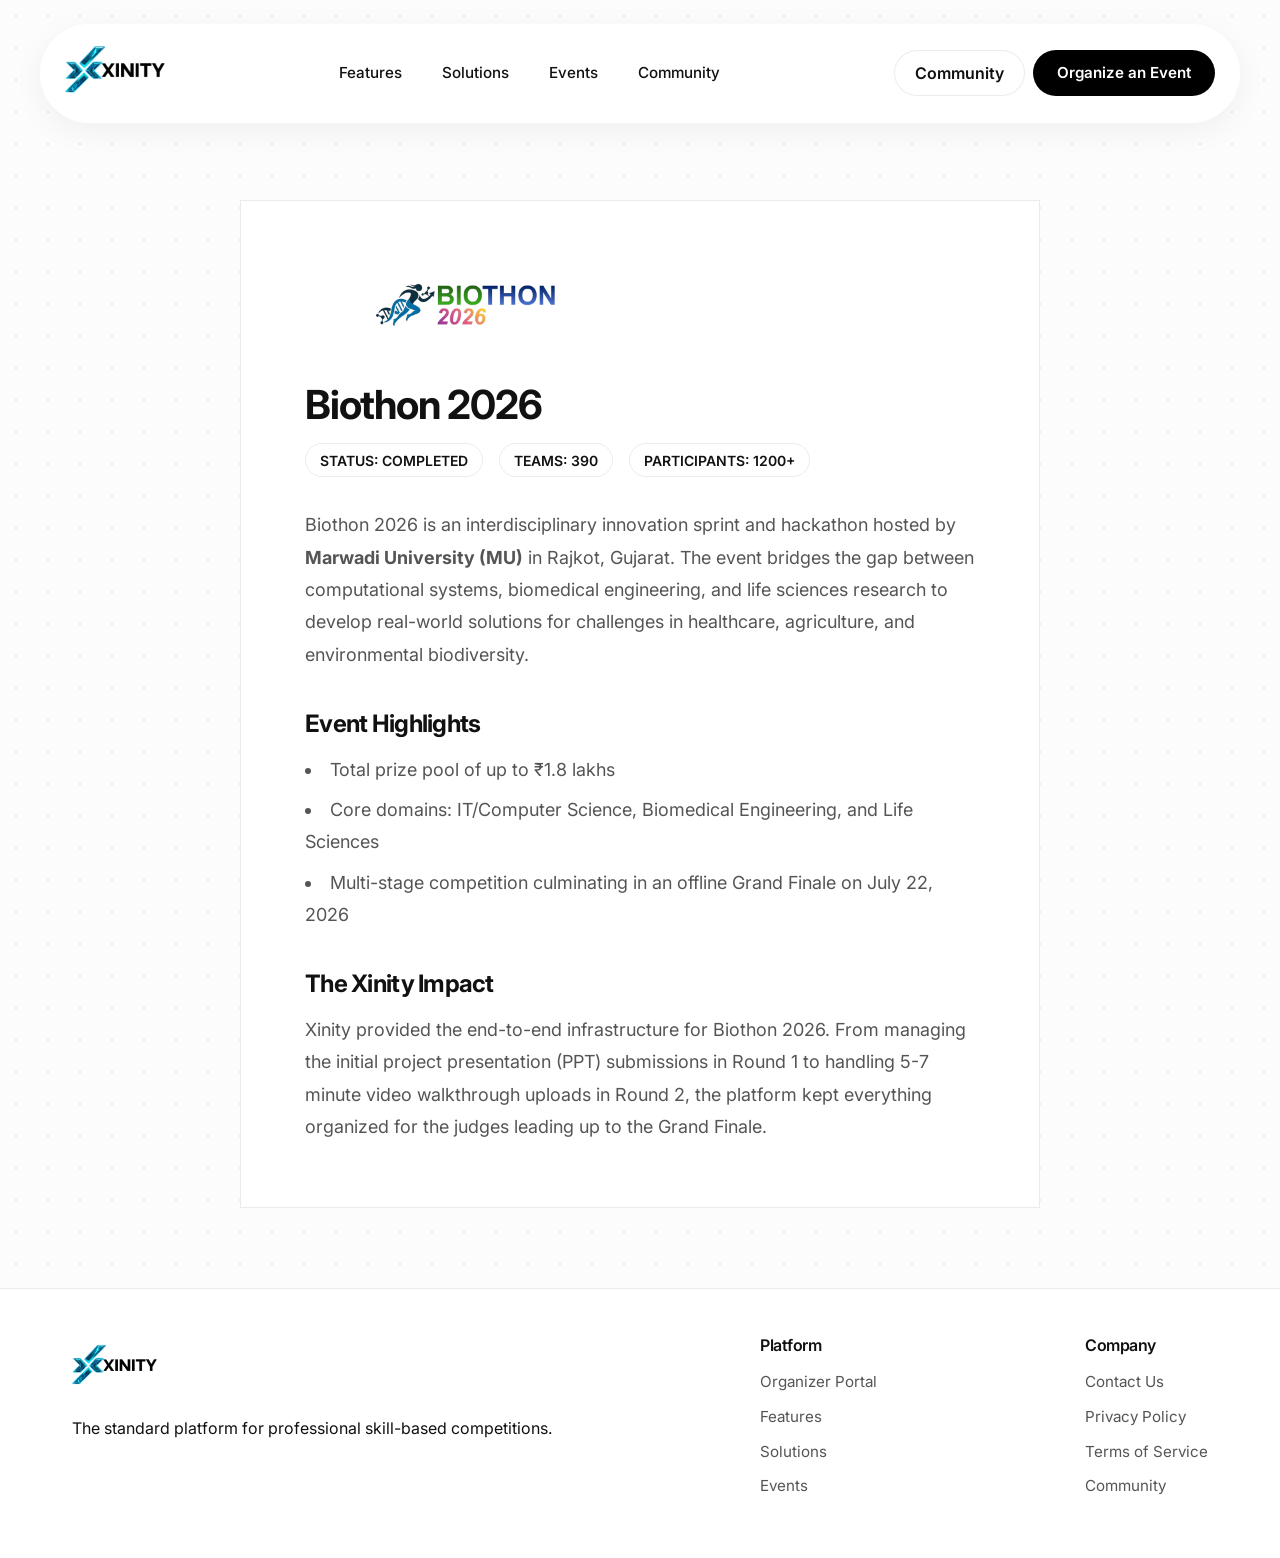
==== biothon.html @ a058f6d3 "Revert dashboard to light mode" ====
<!DOCTYPE html>
<html lang="en">
<head>
    <meta charset="UTF-8">
    <meta name="viewport" content="width=device-width, initial-scale=1.0">
    <title>Biothon 2026 | Xinity Event</title>
    <link rel="preconnect" href="https://fonts.googleapis.com">
    <link rel="preconnect" href="https://fonts.gstatic.com" crossorigin>
    <link href="https://fonts.googleapis.com/css2?family=Inter:wght@400;500;600;700;800&display=swap" rel="stylesheet">
    <link rel="stylesheet" href="style.css?v=1786288784">
    <link rel="preload" as="image" href="assets/xinity-logo-final.png">
</head>
<body>
    <header class="navbar">
        <div class="container nav-container">
            <div class="logo-wrapper">
                <a href="/">
                    <img src="assets/xinity-logo-final.png" alt="Xinity" class="header-logo">
                </a>
            </div>
            <nav class="nav-links">
                <a href="features.html">Features</a>
                <a href="solutions.html">Solutions</a>
                <a href="events.html" class="active">Events</a>
                <a href="community.html">Community</a>
            </nav>
            <div class="nav-actions">
                <a href="https://whatsapp.com/channel/0029VbC7dCILCoX1fbl22q27" class="btn btn-secondary" target="_blank">Community</a>
                <a href="https://event.xinity.in" class="btn btn-primary" target="_blank">Organize an Event</a>
            </div>
        </div>
    </header>

    <main>
        <section class="section hero-section">
            <div class="container">
                <div style="max-width: 800px; margin: 0 auto; background: white; border: 1px solid var(--border-light); border-radius: var(--radius-xl); padding: 4rem; box-shadow: var(--shadow-md);">
                    <img src="assets/biothon-logo.png" alt="Biothon Logo" style="height: 80px; margin-bottom: 2rem;">
                    
                    <h1 style="font-size: 2.5rem; margin-bottom: 1rem;">Biothon 2026</h1>
                    <div style="display: flex; gap: 1rem; margin-bottom: 2rem;">
                        <span style="padding: 0.35rem 0.875rem; background: var(--bg-surface); border: 1px solid var(--border-light); border-radius: 99px; font-size: 0.875rem; font-weight: 600;">STATUS: COMPLETED</span>
                        <span style="padding: 0.35rem 0.875rem; background: var(--bg-surface); border: 1px solid var(--border-light); border-radius: 99px; font-size: 0.875rem; font-weight: 600;">TEAMS: 390</span>
                        <span style="padding: 0.35rem 0.875rem; background: var(--bg-surface); border: 1px solid var(--border-light); border-radius: 99px; font-size: 0.875rem; font-weight: 600;">PARTICIPANTS: 1200+</span>
                    </div>

                    <div style="font-size: 1.125rem; color: var(--text-secondary); line-height: 1.8;">
                        <p style="margin-bottom: 1.5rem;">Biothon 2026 is an interdisciplinary innovation sprint and hackathon hosted by <strong>Marwadi University (MU)</strong> in Rajkot, Gujarat. The event bridges the gap between computational systems, biomedical engineering, and life sciences research to develop real-world solutions for challenges in healthcare, agriculture, and environmental biodiversity.</p>
                        
                        <h3 style="color: var(--text-primary); margin: 2.5rem 0 1rem; font-size: 1.5rem;">Event Highlights</h3>
                        <ul style="list-style-position: inside; margin-bottom: 1.5rem;">
                            <li style="margin-bottom: 0.5rem;">Total prize pool of up to ₹1.8 lakhs</li>
                            <li style="margin-bottom: 0.5rem;">Core domains: IT/Computer Science, Biomedical Engineering, and Life Sciences</li>
                            <li style="margin-bottom: 0.5rem;">Multi-stage competition culminating in an offline Grand Finale on July 22, 2026</li>
                        </ul>
                        
                        <h3 style="color: var(--text-primary); margin: 2.5rem 0 1rem; font-size: 1.5rem;">The Xinity Impact</h3>
                        <p>Xinity provided the end-to-end infrastructure for Biothon 2026. From managing the initial project presentation (PPT) submissions in Round 1 to handling 5-7 minute video walkthrough uploads in Round 2, the platform kept everything organized for the judges leading up to the Grand Finale.</p>
                    </div>
                </div>
            </div>
        </section>
    </main>

    <footer class="footer">
        <div class="container">
            <div class="footer-grid">
                <div>
                    <a href="/">
                        <img src="assets/xinity-logo-final.png" alt="Xinity" class="footer-logo-img">
                    </a>
                    <p class="footer-desc">The standard platform for professional skill-based competitions.</p>
                </div>
                <div class="footer-col">
                    <h4>Platform</h4>
                    <a href="https://event.xinity.in">Organizer Portal</a>
                    <a href="features.html">Features</a>
                    <a href="solutions.html">Solutions</a>
                    <a href="events.html">Events</a>
                </div>
                <div class="footer-col">
                    <h4>Company</h4>
                    <a href="contact.html">Contact Us</a>
                    <a href="privacy.html">Privacy Policy</a>
                    <a href="terms.html">Terms of Service</a>
                    <a href="https://whatsapp.com/channel/0029VbC7dCILCoX1fbl22q27">Community</a>
                </div>
            </div>
        </div>
    </footer>
    <script src="script.js"></script>
</body>
</html>
---- style.css ----
/* ==========================================================================
   XINITY PREMIUM CSS - MOBILE FIRST ARCHITECTURE
   ========================================================================== */

/* --- 1. TOKENS & VARIABLES --- */
:root {
    --bg-main: #fcfcfc;
    --text-primary: #111111;
    --text-secondary: #555555;
    --accent-primary: #000000;
    --accent-hover: #333333;
    --border-light: rgba(0, 0, 0, 0.08);
    --glass-bg: rgba(255, 255, 255, 0.85);
    --glass-border: rgba(255, 255, 255, 0.4);
    
    --font-family: 'Inter', -apple-system, BlinkMacSystemFont, sans-serif;
    
    --ease-out: cubic-bezier(0.16, 1, 0.3, 1);
    --ease-in-out: cubic-bezier(0.65, 0, 0.35, 1);
}

/* --- 2. RESET & BASE (MOBILE FIRST) --- */
* {
    box-sizing: border-box;
    margin: 0;
    padding: 0;
}

html, body {
    width: 100%;
    overflow-x: hidden; /* Strict mobile constraint */
    background-color: var(--bg-main);
    color: var(--text-primary);
    font-family: var(--font-family);
    -webkit-font-smoothing: antialiased;
    line-height: 1.5;
}

body {
    /* Subtle dot grid background */
    background-image: radial-gradient(var(--border-light) 1px, transparent 1px);
    background-size: 32px 32px;
}

a {
    text-decoration: none;
    color: inherit;
}

/* --- 3. TYPOGRAPHY --- */
h1, h2, h3, h4 {
    font-weight: 700;
    letter-spacing: -0.03em;
    line-height: 1.1;
}

/* --- 4. LAYOUT SYSTEM (MOBILE) --- */
.container {
    width: 100%;
    padding: 0 1.5rem;
    margin: 0 auto;
}

.section {
    padding: 4rem 0;
}

/* --- 5. NAVBAR (MOBILE) --- */
.navbar {
    position: fixed;
    top: 0;
    left: 0;
    width: 100%;
    z-index: 100;
    padding: 1rem;
}

.nav-container {
    display: flex;
    align-items: center;
    justify-content: space-between;
    background: var(--glass-bg);
    backdrop-filter: blur(20px) saturate(180%);
    -webkit-backdrop-filter: blur(20px) saturate(180%);
    border: 1px solid var(--glass-border);
    border-radius: 99px;
    padding: 8px 12px 8px 20px;
    box-shadow: 0 8px 32px rgba(0,0,0,0.05);
}

.header-logo {
    height: auto;
    width: 85px;
}

.nav-links {
    display: none;
}

.nav-actions {
    display: flex;
    gap: 0.5rem;
}

.nav-actions .btn-secondary {
    display: none;
}

.nav-actions .btn-primary {
    font-size: 0.8rem;
    padding: 8px 16px;
    border-radius: 99px;
    white-space: nowrap;
}

/* --- 6. BUTTONS --- */
.btn {
    display: inline-flex;
    align-items: center;
    justify-content: center;
    font-weight: 600;
    transition: all 0.2s var(--ease-out);
    cursor: pointer;
}

.btn-primary {
    background: var(--accent-primary);
    color: white;
}

.btn-primary:hover {
    background: var(--accent-hover);
    transform: scale(0.98);
}

.btn-secondary {
    background: white;
    color: var(--text-primary);
    border: 1px solid var(--border-light);
}

.btn-secondary:hover {
    background: #f5f5f5;
}

.btn-large {
    height: 56px;
    border-radius: 16px;
    font-size: 1.1rem;
    width: 100%;
}

/* --- 7. HERO SECTION (MOBILE) --- */
.hero-section {
    padding-top: 140px;
    padding-bottom: 3rem;
}

.hero-container {
    display: flex;
    flex-direction: column;
    gap: 3rem;
    text-align: center;
}

.hero-title {
    font-size: clamp(2.5rem, 10vw, 3.5rem);
    margin-bottom: 1rem;
    word-break: break-word;
}

.hero-content p {
    font-size: 1.1rem !important;
    color: var(--text-secondary);
    margin-bottom: 2rem !important;
}

.stagger-3 {
    display: flex;
    flex-direction: column !important;
    gap: 12px !important;
}

.hero-visual {
    display: none; /* Hidden on mobile per request */
}

/* --- 8. DASHBOARD MOCKUP (MOBILE 'VIDEO' LAYOUT) --- */
.mockup-wrapper {
    background: #ffffff;
    border-radius: 24px;
    overflow: hidden;
    border: 1px solid var(--border-light);
    box-shadow: 0 30px 60px rgba(0, 0, 0, 0.08), 0 0 0 1px rgba(0, 0, 0, 0.02) inset;
    position: relative;
    display: flex;
    flex-direction: column;
    /* Cinematic Video Layout */
    aspect-ratio: 16/9;
    height: auto;
    max-height: none;
    color: var(--text-primary);
}

.mockup-wrapper::after {
    content: '';
    position: absolute;
    top: 0; left: 0; right: 0;
    height: 1px;
    background: linear-gradient(90deg, transparent, rgba(255,255,255,0.8), transparent);
    z-index: 10;
}

.mockup-sidebar {
    display: none !important;
}
.mockup-sidebar::-webkit-scrollbar { display: none; }

.mockup-sidebar-logo {
    display: none;
}

.mockup-nav-item {
    padding: 0.5rem 1rem;
    font-size: 0.75rem;
    font-weight: 600;
    color: rgba(255, 255, 255, 0.5);
    border-radius: 99px;
    white-space: nowrap;
    transition: all 0.3s ease;
    border: 1px solid transparent;
}

.mockup-nav-item.active {
    background: #f4f5f7;
    color: var(--text-primary);
    border: 1px solid var(--border-light);
}

.mockup-main {
    padding: 1rem;
    overflow-y: hidden;
    flex: 1;
    display: flex;
    flex-direction: column;
    justify-content: center;
    position: relative;
}

.mockup-stats-grid {
    display: flex;
    gap: 0.75rem;
    margin-bottom: 1rem;
    overflow-x: auto;
    scrollbar-width: none;
    padding-bottom: 4px;
}
.mockup-stats-grid::-webkit-scrollbar { display: none; }

.mockup-stat-card {
    background: #fcfcfc;
    padding: 1rem;
    border-radius: 16px;
    border: 1px solid var(--border-light);
    min-width: 120px;
}

.mockup-stat-label {
    font-size: 0.75rem;
    color: var(--text-secondary);
    margin-bottom: 0.25rem;
}

.mockup-stat-value {
    font-size: 1.25rem;
    font-weight: 700;
    color: var(--text-primary);
}

.mockup-table {
    display: flex;
    flex-direction: column;
    gap: 0.5rem;
}

.mockup-table-row {
    background: #fcfcfc;
    padding: 0.75rem 1rem;
    border-radius: 12px;
    border: 1px solid var(--border-light);
    display: flex;
    flex-direction: column;
    gap: 0.25rem;
}

.mockup-table-row.header {
    display: none;
}

.mockup-col {
    font-size: 0.8rem;
    color: var(--text-primary);
}
.mockup-col:nth-child(2) { color: var(--text-secondary); font-size: 0.75rem; }
.mockup-col:nth-child(3)::before {
    content: attr(data-mobile-label);
    font-weight: 600;
    color: var(--text-secondary);
    margin-right: 4px;
}

/* --- 9. SECTIONS (FEATURES/SOLUTIONS) --- */
.section-bg {
    background: #f9f9f9;
}
.section-header {
    text-align: center;
    margin-bottom: 3rem;
}
.section-header h2 {
    font-size: 2.2rem;
    margin-bottom: 1rem;
}
.feature-grid, .features-grid, .solutions-grid {
    display: grid;
    grid-template-columns: 1fr;
    gap: 1.5rem;
}
.feature-card, .solution-card {
    background: white;
    padding: 2rem;
    border-radius: 24px;
    border: 1px solid var(--border-light);
    box-shadow: 0 12px 32px rgba(0,0,0,0.03);
    transition: transform 0.3s var(--ease-out), box-shadow 0.3s var(--ease-out);
}
.feature-card:hover, .solution-card:hover {
    transform: translateY(-8px);
    box-shadow: 0 24px 48px rgba(0,0,0,0.08);
    border-color: rgba(0,0,0,0.1);
}
.feature-icon, .solution-icon {
    font-size: 2rem;
    margin-bottom: 1.5rem;
}
.cta-box {
    background: white;
    text-align: center;
    padding: 3rem 1.5rem;
    border-radius: 32px;
    border: 1px solid var(--border-light);
    box-shadow: 0 20px 60px rgba(0,0,0,0.05);
}
.cta-box h2 {
    font-size: 2rem;
    margin-bottom: 1rem;
}

/* --- 10. FOOTER (MOBILE) --- */
.footer {
    background: white;
    padding: 3rem 0;
    border-top: 1px solid var(--border-light);
}
.footer-grid {
    display: flex;
    flex-direction: column;
    gap: 2.5rem;
}
.footer-logo-img {
    height: auto;
    width: 85px;
    margin-bottom: 1rem;
}
.footer-col h4 {
    font-size: 1rem;
    margin-bottom: 1rem;
    font-weight: 600;
}
.footer-col a {
    display: block;
    color: var(--text-secondary);
    margin-bottom: 0.75rem;
    font-size: 0.95rem;
}

/* ==========================================================================
   DESKTOP OVERRIDES (min-width: 768px)
   ========================================================================== */
@media (min-width: 768px) {
    /* Layout */
    .container {
        max-width: 1200px;
        padding: 0 2rem;
    }
    .section {
        padding: 6rem 0;
    }

    /* Navbar */
    .navbar {
        padding: 1.5rem 2rem;
    }
    .nav-container {
        padding: 12px 24px;
    }
    .header-logo {
        height: auto;
        width: 100px;
    }
    .nav-links {
        display: flex;
        gap: 2.5rem;
        font-size: 0.95rem;
        font-weight: 500;
    }
    .nav-actions .btn-secondary {
        display: inline-flex;
        padding: 10px 20px;
        border-radius: 99px;
    }
    .nav-actions .btn-primary {
        font-size: 0.95rem;
        padding: 10px 24px;
    }

    /* Hero */
    .hero-section {
        padding-top: 200px;
        padding-bottom: 5rem;
    }
    .hero-container {
        flex-direction: row;
        align-items: center;
        text-align: left;
    }
    .hero-content {
        flex: 1;
        padding-right: 2rem;
    }
    .hero-visual {
        flex: 1;
        display: flex; /* Show on desktop */
    }
    .hero-title {
        font-size: 4rem;
    }
    .stagger-3 {
        flex-direction: row !important;
    }
    .btn-large {
        width: auto;
        padding: 0 32px;
    }

    /* Mockup Dashboard Desktop Premium */
    .mockup-wrapper {
        flex-direction: row;
        display: flex;
        height: 520px;
        aspect-ratio: auto;
        transform: perspective(1200px) rotateY(-8deg) rotateX(4deg);
        transform-origin: center right;
        transition: transform 0.5s var(--ease-out);
        box-shadow: -20px 40px 80px rgba(0,0,0,0.1), 0 0 0 1px rgba(0,0,0,0.05) inset;
    }
    
    .mockup-wrapper:hover {
        transform: perspective(1200px) rotateY(0deg) rotateX(0deg);
    }
    
    /* macOS Window Controls */
    .mockup-wrapper::before {
        content: '';
        display: block;
        position: absolute;
        top: 1.5rem;
        left: 1.5rem;
        width: 12px; height: 12px;
        border-radius: 50%;
        background: #FF5F56;
        box-shadow: 20px 0 0 #FFBD2E, 40px 0 0 #27C93F;
        z-index: 20;
    }

    .mockup-main {
        flex: 1;
        padding: 4rem 3rem 3rem 3rem; /* Make room for macOS controls */
        overflow-y: auto;
        scrollbar-width: none;
        justify-content: flex-start;
        background: url('data:image/svg+xml;utf8,<svg width="20" height="20" xmlns="http://www.w3.org/2000/svg"><circle cx="1" cy="1" r="1" fill="rgba(0,0,0,0.03)"/></svg>');
    }
    .mockup-main::-webkit-scrollbar {
        display: none;
    }
    .mockup-stats-grid {
        flex-direction: row;
        display: grid;
        grid-template-columns: repeat(3, 1fr);
        gap: 1.5rem;
        margin-bottom: 3rem;
    }
    .mockup-stat-card {
        padding: 1.5rem;
    }
    .mockup-stat-label {
        font-size: 0.85rem;
    }
    .mockup-stat-value {
        font-size: 2rem;
    }
    .mockup-table {
        gap: 0;
        border-radius: 16px;
        border: 1px solid var(--border-light);
        overflow: hidden;
        background: rgba(255,255,255,0.8);
        backdrop-filter: blur(10px);
    }
    .mockup-table-row {
        flex-direction: row;
        align-items: center;
        padding: 1.25rem 1.5rem;
        border: none;
        border-bottom: 1px solid var(--border-light);
        border-radius: 0;
        background: transparent;
        transition: background 0.2s ease;
    }
    .mockup-table-row:hover:not(.header) {
        background: #f9f9f9;
    }
    .mockup-table-row:last-child {
        border-bottom: none;
    }
    .mockup-table-row.header {
        display: flex;
        background: #f4f5f7;
        font-weight: 600;
        font-size: 0.75rem;
        text-transform: uppercase;
        letter-spacing: 0.1em;
        color: var(--text-secondary);
    }
    .mockup-col {
        flex: 1;
        font-size: 0.95rem;
    }
    .mockup-col:nth-child(2) { font-size: 0.95rem; }
    .mockup-col:nth-child(3)::before {
        content: ""; 
        margin-right: 0;
    }

    /* Grids */
    .feature-grid, .features-grid {
        grid-template-columns: repeat(3, 1fr);
    }
    .solutions-grid {
        grid-template-columns: repeat(2, 1fr);
    }
    .cta-box {
        padding: 5rem;
    }
    .cta-box h2 {
        font-size: 3rem;
    }

    /* Footer */
    .footer-grid {
        flex-direction: row;
        justify-content: space-between;
    }
}

/* --- ANIMATIONS & REVEAL --- */
.stagger-1, .stagger-2, .stagger-3, .stagger-5 {
    animation: fadeUp 0.8s var(--ease-out) forwards;
    opacity: 0;
    transform: translateY(20px);
}
.stagger-1 { animation-delay: 0.1s; }
.stagger-2 { animation-delay: 0.2s; }
.stagger-3 { animation-delay: 0.3s; }
.stagger-5 { animation-delay: 0.5s; }

@keyframes fadeUp {
    to {
        opacity: 1;
        transform: translateY(0);
    }
}

.reveal-on-scroll {
    opacity: 0;
    transform: translateY(30px);
    transition: opacity 0.8s var(--ease-out), transform 0.8s var(--ease-out);
}
.reveal-on-scroll.is-visible {
    opacity: 1;
    transform: translateY(0);
}
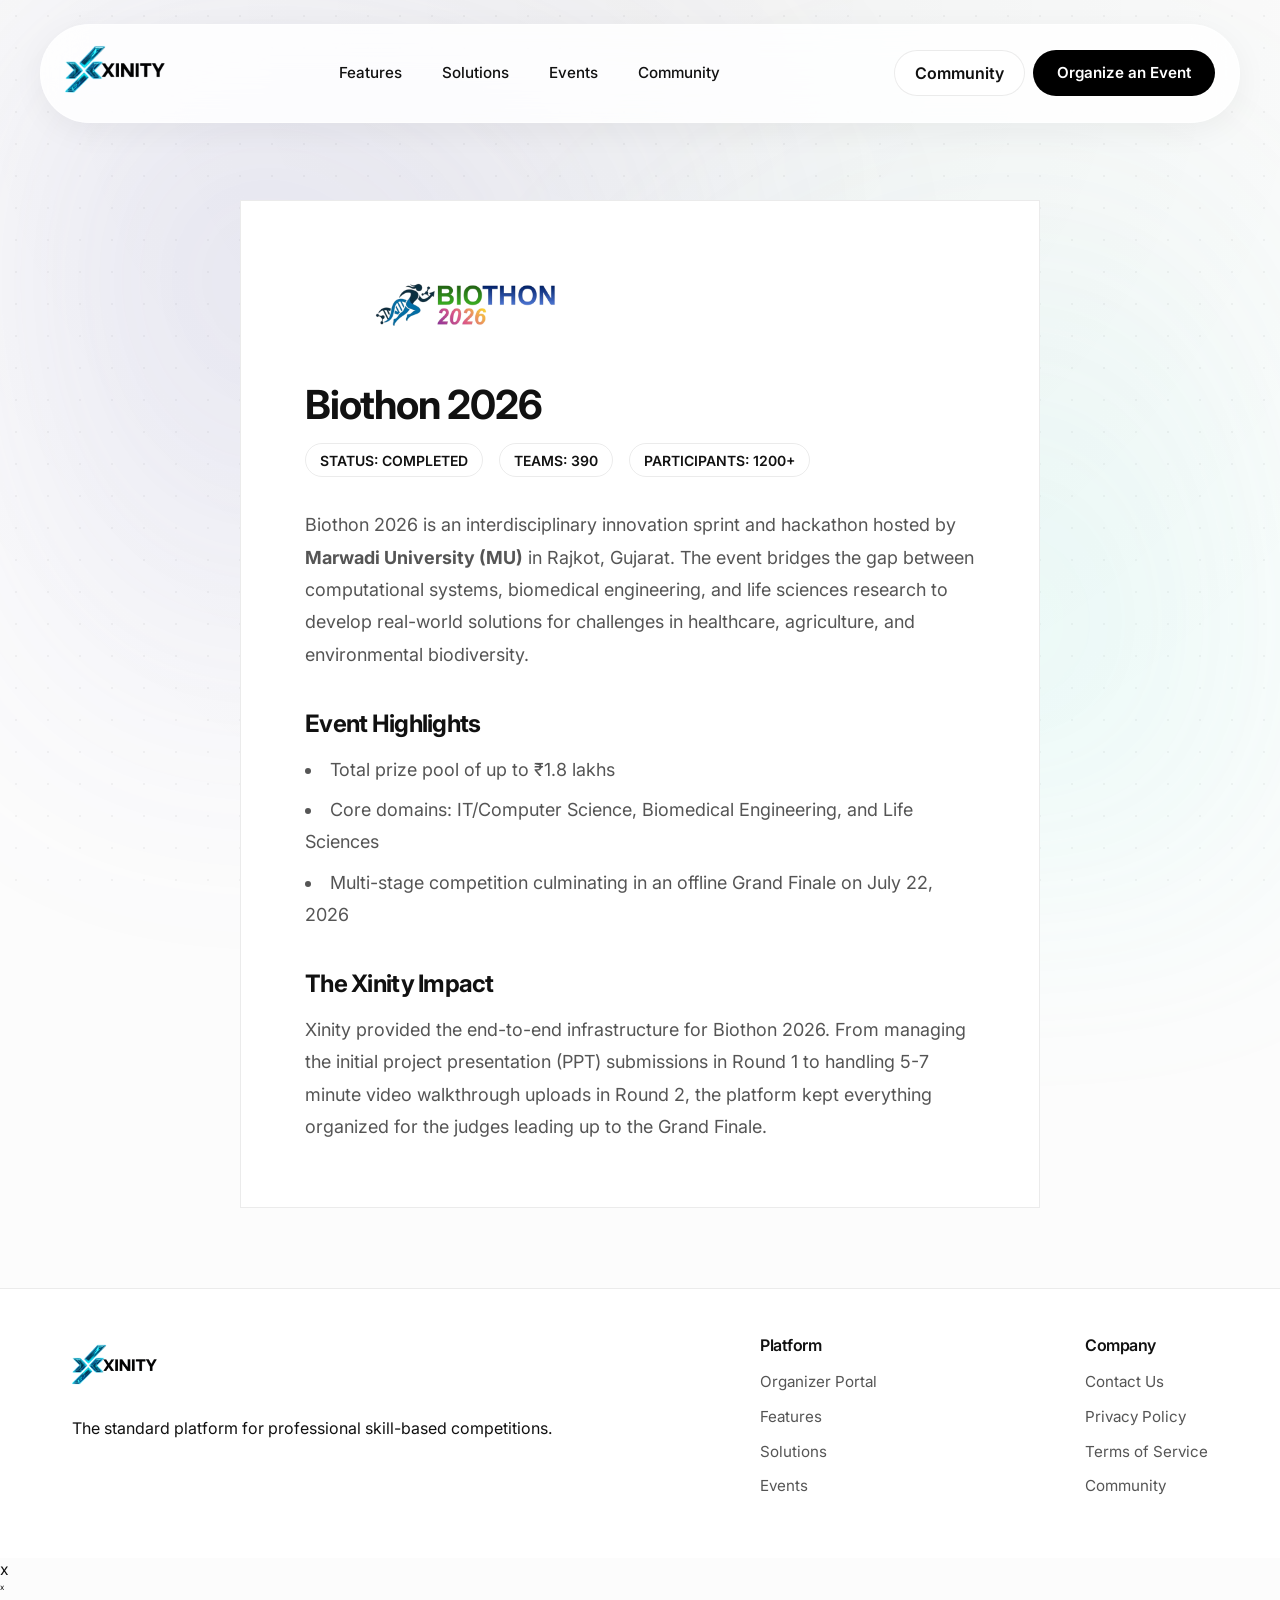
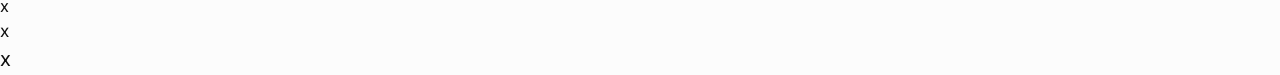
==== commit 6d26337e: "fix: add flex-wrap to event tags for mobile view" ====
--- a/biothon.html
+++ b/biothon.html
@@ -7,7 +7,7 @@
     <link rel="preconnect" href="https://fonts.googleapis.com">
     <link rel="preconnect" href="https://fonts.gstatic.com" crossorigin>
     <link href="https://fonts.googleapis.com/css2?family=Inter:wght@400;500;600;700;800&display=swap" rel="stylesheet">
-    <link rel="stylesheet" href="style.css?v=1786288784">
+    <link rel="stylesheet" href="style.css?v=1786297026">
     <link rel="preload" as="image" href="assets/xinity-logo-final.png">
 </head>
 <body>
@@ -38,7 +38,7 @@
                     <img src="assets/biothon-logo.png" alt="Biothon Logo" style="height: 80px; margin-bottom: 2rem;">
                     
                     <h1 style="font-size: 2.5rem; margin-bottom: 1rem;">Biothon 2026</h1>
-                    <div style="display: flex; gap: 1rem; margin-bottom: 2rem;">
+                    <div style="display: flex; flex-wrap: wrap; gap: 1rem; margin-bottom: 2rem;">
                         <span style="padding: 0.35rem 0.875rem; background: var(--bg-surface); border: 1px solid var(--border-light); border-radius: 99px; font-size: 0.875rem; font-weight: 600;">STATUS: COMPLETED</span>
                         <span style="padding: 0.35rem 0.875rem; background: var(--bg-surface); border: 1px solid var(--border-light); border-radius: 99px; font-size: 0.875rem; font-weight: 600;">TEAMS: 390</span>
                         <span style="padding: 0.35rem 0.875rem; background: var(--bg-surface); border: 1px solid var(--border-light); border-radius: 99px; font-size: 0.875rem; font-weight: 600;">PARTICIPANTS: 1200+</span>
--- a/style.css
+++ b/style.css
@@ -12,9 +12,9 @@
     --border-light: rgba(0, 0, 0, 0.08);
     --glass-bg: rgba(255, 255, 255, 0.85);
     --glass-border: rgba(255, 255, 255, 0.4);
-    
+
     --font-family: 'Inter', -apple-system, BlinkMacSystemFont, sans-serif;
-    
+
     --ease-out: cubic-bezier(0.16, 1, 0.3, 1);
     --ease-in-out: cubic-bezier(0.65, 0, 0.35, 1);
 }
@@ -26,9 +26,11 @@
     padding: 0;
 }
 
-html, body {
+html,
+body {
     width: 100%;
-    overflow-x: hidden; /* Strict mobile constraint */
+    overflow-x: hidden;
+    /* Strict mobile constraint */
     background-color: var(--bg-main);
     color: var(--text-primary);
     font-family: var(--font-family);
@@ -37,9 +39,15 @@
 }
 
 body {
-    /* Subtle dot grid background */
-    background-image: radial-gradient(var(--border-light) 1px, transparent 1px);
-    background-size: 32px 32px;
+    /* Classy and minimalistic grid background */
+    background-color: var(--bg-main);
+    background-image: 
+        radial-gradient(circle at top center, rgba(0, 0, 0, 0.04) 0%, transparent 80%),
+        radial-gradient(rgba(0, 0, 0, 0.04) 1px, transparent 1px);
+    background-size: 100% 100%, 32px 32px;
+    background-attachment: fixed;
+    position: relative;
+    z-index: 0;
 }
 
 a {
@@ -48,7 +56,10 @@
 }
 
 /* --- 3. TYPOGRAPHY --- */
-h1, h2, h3, h4 {
+h1,
+h2,
+h3,
+h4 {
     font-weight: 700;
     letter-spacing: -0.03em;
     line-height: 1.1;
@@ -85,7 +96,7 @@
     border: 1px solid var(--glass-border);
     border-radius: 99px;
     padding: 8px 12px 8px 20px;
-    box-shadow: 0 8px 32px rgba(0,0,0,0.05);
+    box-shadow: 0 8px 32px rgba(0, 0, 0, 0.05);
 }
 
 .header-logo {
@@ -152,7 +163,7 @@
 
 /* --- 7. HERO SECTION (MOBILE) --- */
 .hero-section {
-    padding-top: 140px;
+    padding-top: 25vh; /* Pushed down to center vertically on mobile */
     padding-bottom: 3rem;
 }
 
@@ -182,7 +193,18 @@
 }
 
 .hero-visual {
-    display: none; /* Hidden on mobile per request */
+    width: 100%;
+    margin-top: 15vh; /* Push dashboard below fold on mobile */
+    opacity: 0;
+    transform: translateY(100px) scale(0.9) rotateX(10deg);
+    filter: blur(10px);
+    transition: all 1s cubic-bezier(0.16, 1, 0.3, 1);
+}
+
+.hero-visual.is-visible {
+    opacity: 1;
+    transform: translateY(0) scale(1) rotateX(0deg);
+    filter: blur(0);
 }
 
 /* --- 8. DASHBOARD MOCKUP (MOBILE 'VIDEO' LAYOUT) --- */
@@ -195,8 +217,7 @@
     position: relative;
     display: flex;
     flex-direction: column;
-    /* Cinematic Video Layout */
-    aspect-ratio: 16/9;
+    /* Cinematic Video Layout Removed */
     height: auto;
     max-height: none;
     color: var(--text-primary);
@@ -205,40 +226,22 @@
 .mockup-wrapper::after {
     content: '';
     position: absolute;
-    top: 0; left: 0; right: 0;
+    top: 0;
+    left: 0;
+    right: 0;
     height: 1px;
-    background: linear-gradient(90deg, transparent, rgba(255,255,255,0.8), transparent);
+    background: linear-gradient(90deg, transparent, rgba(255, 255, 255, 0.3), transparent);
     z-index: 10;
 }
 
 .mockup-sidebar {
     display: none !important;
 }
-.mockup-sidebar::-webkit-scrollbar { display: none; }
-
-.mockup-sidebar-logo {
-    display: none;
-}
-
-.mockup-nav-item {
-    padding: 0.5rem 1rem;
-    font-size: 0.75rem;
-    font-weight: 600;
-    color: rgba(255, 255, 255, 0.5);
-    border-radius: 99px;
-    white-space: nowrap;
-    transition: all 0.3s ease;
-    border: 1px solid transparent;
-}
-
-.mockup-nav-item.active {
-    background: #f4f5f7;
-    color: var(--text-primary);
-    border: 1px solid var(--border-light);
-}
+
+
 
 .mockup-main {
-    padding: 1rem;
+    padding: 1rem 0.75rem;
     overflow-y: hidden;
     flex: 1;
     display: flex;
@@ -248,31 +251,36 @@
 }
 
 .mockup-stats-grid {
-    display: flex;
-    gap: 0.75rem;
+    display: grid;
+    grid-template-columns: repeat(3, 1fr);
+    gap: 0.5rem;
     margin-bottom: 1rem;
-    overflow-x: auto;
-    scrollbar-width: none;
-    padding-bottom: 4px;
-}
-.mockup-stats-grid::-webkit-scrollbar { display: none; }
+}
+
+.mockup-stats-grid::-webkit-scrollbar {
+    display: none;
+}
 
 .mockup-stat-card {
     background: #fcfcfc;
-    padding: 1rem;
-    border-radius: 16px;
+    padding: 0.75rem 0.5rem;
+    border-radius: 12px;
     border: 1px solid var(--border-light);
-    min-width: 120px;
+    display: flex;
+    flex-direction: column;
+    align-items: center;
+    text-align: center;
 }
 
 .mockup-stat-label {
-    font-size: 0.75rem;
+    font-size: 0.65rem;
     color: var(--text-secondary);
     margin-bottom: 0.25rem;
+    white-space: nowrap;
 }
 
 .mockup-stat-value {
-    font-size: 1.25rem;
+    font-size: 1.1rem;
     font-weight: 700;
     color: var(--text-primary);
 }
@@ -285,7 +293,7 @@
 
 .mockup-table-row {
     background: #fcfcfc;
-    padding: 0.75rem 1rem;
+    padding: 0.75rem;
     border-radius: 12px;
     border: 1px solid var(--border-light);
     display: flex;
@@ -300,57 +308,84 @@
 .mockup-col {
     font-size: 0.8rem;
     color: var(--text-primary);
+    display: flex;
+    justify-content: space-between;
 }
 .mockup-col:nth-child(2) { color: var(--text-secondary); font-size: 0.75rem; }
 .mockup-col:nth-child(3)::before {
     content: attr(data-mobile-label);
     font-weight: 600;
     color: var(--text-secondary);
-    margin-right: 4px;
+    margin-right: auto;
 }
 
 /* --- 9. SECTIONS (FEATURES/SOLUTIONS) --- */
 .section-bg {
     background: #f9f9f9;
 }
+
 .section-header {
     text-align: center;
     margin-bottom: 3rem;
 }
+
 .section-header h2 {
     font-size: 2.2rem;
     margin-bottom: 1rem;
 }
-.feature-grid, .features-grid, .solutions-grid {
+
+.feature-grid,
+.features-grid,
+.solutions-grid {
     display: grid;
     grid-template-columns: 1fr;
     gap: 1.5rem;
 }
-.feature-card, .solution-card {
+
+.feature-card,
+.solution-card {
     background: white;
     padding: 2rem;
     border-radius: 24px;
     border: 1px solid var(--border-light);
-    box-shadow: 0 12px 32px rgba(0,0,0,0.03);
+    box-shadow: 0 12px 32px rgba(0, 0, 0, 0.03);
     transition: transform 0.3s var(--ease-out), box-shadow 0.3s var(--ease-out);
 }
-.feature-card:hover, .solution-card:hover {
+
+.feature-card:hover,
+.solution-card:hover {
     transform: translateY(-8px);
-    box-shadow: 0 24px 48px rgba(0,0,0,0.08);
-    border-color: rgba(0,0,0,0.1);
-}
-.feature-icon, .solution-icon {
+    box-shadow: 0 24px 48px rgba(0, 0, 0, 0.08);
+    border-color: rgba(0, 0, 0, 0.1);
+}
+
+.feature-icon,
+.solution-icon {
     font-size: 2rem;
     margin-bottom: 1.5rem;
 }
+
+.feature-card h3,
+.solution-card h3 {
+    margin-bottom: 1rem;
+    font-size: 1.25rem;
+}
+
+.feature-card p,
+.solution-card p {
+    color: var(--text-secondary);
+    line-height: 1.6;
+}
+
 .cta-box {
     background: white;
     text-align: center;
     padding: 3rem 1.5rem;
     border-radius: 32px;
     border: 1px solid var(--border-light);
-    box-shadow: 0 20px 60px rgba(0,0,0,0.05);
-}
+    box-shadow: 0 20px 60px rgba(0, 0, 0, 0.05);
+}
+
 .cta-box h2 {
     font-size: 2rem;
     margin-bottom: 1rem;
@@ -362,21 +397,25 @@
     padding: 3rem 0;
     border-top: 1px solid var(--border-light);
 }
+
 .footer-grid {
     display: flex;
     flex-direction: column;
     gap: 2.5rem;
 }
+
 .footer-logo-img {
     height: auto;
     width: 85px;
     margin-bottom: 1rem;
 }
+
 .footer-col h4 {
     font-size: 1rem;
     margin-bottom: 1rem;
     font-weight: 600;
 }
+
 .footer-col a {
     display: block;
     color: var(--text-secondary);
@@ -388,11 +427,13 @@
    DESKTOP OVERRIDES (min-width: 768px)
    ========================================================================== */
 @media (min-width: 768px) {
+
     /* Layout */
     .container {
         max-width: 1200px;
         padding: 0 2rem;
     }
+
     .section {
         padding: 6rem 0;
     }
@@ -401,24 +442,29 @@
     .navbar {
         padding: 1.5rem 2rem;
     }
+
     .nav-container {
         padding: 12px 24px;
     }
+
     .header-logo {
         height: auto;
         width: 100px;
     }
+
     .nav-links {
         display: flex;
         gap: 2.5rem;
         font-size: 0.95rem;
         font-weight: 500;
     }
+
     .nav-actions .btn-secondary {
         display: inline-flex;
         padding: 10px 20px;
         border-radius: 99px;
     }
+
     .nav-actions .btn-primary {
         font-size: 0.95rem;
         padding: 10px 24px;
@@ -429,25 +475,35 @@
         padding-top: 200px;
         padding-bottom: 5rem;
     }
+
     .hero-container {
         flex-direction: row;
         align-items: center;
         text-align: left;
     }
+
     .hero-content {
         flex: 1;
         padding-right: 2rem;
     }
+
     .hero-visual {
         flex: 1;
-        display: flex; /* Show on desktop */
-    }
+        margin-top: 0; /* Reset for desktop */
+        opacity: 1; /* Reset for desktop */
+        transform: none; /* Reset for desktop */
+        filter: none; /* Reset for desktop */
+        transition: none; /* Let desktop hover handle transitions */
+    }
+
     .hero-title {
         font-size: 4rem;
     }
+
     .stagger-3 {
         flex-direction: row !important;
     }
+
     .btn-large {
         width: auto;
         padding: 0 32px;
@@ -462,13 +518,13 @@
         transform: perspective(1200px) rotateY(-8deg) rotateX(4deg);
         transform-origin: center right;
         transition: transform 0.5s var(--ease-out);
-        box-shadow: -20px 40px 80px rgba(0,0,0,0.1), 0 0 0 1px rgba(0,0,0,0.05) inset;
-    }
-    
+        box-shadow: -20px 40px 80px rgba(0, 0, 0, 0.1), 0 0 0 1px rgba(0, 0, 0, 0.05) inset;
+    }
+
     .mockup-wrapper:hover {
         transform: perspective(1200px) rotateY(0deg) rotateX(0deg);
     }
-    
+
     /* macOS Window Controls */
     .mockup-wrapper::before {
         content: '';
@@ -476,7 +532,8 @@
         position: absolute;
         top: 1.5rem;
         left: 1.5rem;
-        width: 12px; height: 12px;
+        width: 12px;
+        height: 12px;
         border-radius: 50%;
         background: #FF5F56;
         box-shadow: 20px 0 0 #FFBD2E, 40px 0 0 #27C93F;
@@ -484,16 +541,38 @@
     }
 
     .mockup-main {
+        padding-top: 4rem;
+        /* Make room for macOS controls */
+    }
+
+    .mockup-sidebar-logo {
+        display: block;
+        font-weight: 800;
+        font-size: 0.75rem;
+        letter-spacing: 0.15em;
+        margin-bottom: 2.5rem;
+        color: rgba(255, 255, 255, 0.4);
+    }
+
+    .mockup-nav-item {
+        margin-bottom: 0.5rem;
+        padding: 0.75rem 1rem;
+        font-size: 0.85rem;
+    }
+
+    .mockup-main {
         flex: 1;
-        padding: 4rem 3rem 3rem 3rem; /* Make room for macOS controls */
+        padding: 3rem;
         overflow-y: auto;
         scrollbar-width: none;
         justify-content: flex-start;
-        background: url('data:image/svg+xml;utf8,<svg width="20" height="20" xmlns="http://www.w3.org/2000/svg"><circle cx="1" cy="1" r="1" fill="rgba(0,0,0,0.03)"/></svg>');
-    }
+        background: url('data:image/svg+xml;utf8,<svg width="20" height="20" xmlns="http://www.w3.org/2000/svg"><circle cx="1" cy="1" r="1" fill="rgba(255,255,255,0.03)"/></svg>');
+    }
+
     .mockup-main::-webkit-scrollbar {
         display: none;
     }
+
     .mockup-stats-grid {
         flex-direction: row;
         display: grid;
@@ -501,23 +580,28 @@
         gap: 1.5rem;
         margin-bottom: 3rem;
     }
+
     .mockup-stat-card {
         padding: 1.5rem;
     }
+
     .mockup-stat-label {
         font-size: 0.85rem;
     }
+
     .mockup-stat-value {
         font-size: 2rem;
     }
+
     .mockup-table {
         gap: 0;
         border-radius: 16px;
         border: 1px solid var(--border-light);
         overflow: hidden;
-        background: rgba(255,255,255,0.8);
+        background: rgba(255, 255, 255, 0.8);
         backdrop-filter: blur(10px);
     }
+
     .mockup-table-row {
         flex-direction: row;
         align-items: center;
@@ -528,12 +612,15 @@
         background: transparent;
         transition: background 0.2s ease;
     }
+
     .mockup-table-row:hover:not(.header) {
         background: #f9f9f9;
     }
+
     .mockup-table-row:last-child {
         border-bottom: none;
     }
+
     .mockup-table-row.header {
         display: flex;
         background: #f4f5f7;
@@ -543,26 +630,36 @@
         letter-spacing: 0.1em;
         color: var(--text-secondary);
     }
+
     .mockup-col {
         flex: 1;
         font-size: 0.95rem;
-    }
-    .mockup-col:nth-child(2) { font-size: 0.95rem; }
+        display: block;
+    }
+
+    .mockup-col:nth-child(2) {
+        font-size: 0.95rem;
+    }
+
     .mockup-col:nth-child(3)::before {
-        content: ""; 
+        content: "";
         margin-right: 0;
     }
 
     /* Grids */
-    .feature-grid, .features-grid {
+    .feature-grid,
+    .features-grid {
         grid-template-columns: repeat(3, 1fr);
     }
+
     .solutions-grid {
         grid-template-columns: repeat(2, 1fr);
     }
+
     .cta-box {
         padding: 5rem;
     }
+
     .cta-box h2 {
         font-size: 3rem;
     }
@@ -575,15 +672,30 @@
 }
 
 /* --- ANIMATIONS & REVEAL --- */
-.stagger-1, .stagger-2, .stagger-3, .stagger-5 {
+.stagger-1,
+.stagger-2,
+.stagger-3,
+.stagger-5 {
     animation: fadeUp 0.8s var(--ease-out) forwards;
     opacity: 0;
     transform: translateY(20px);
 }
-.stagger-1 { animation-delay: 0.1s; }
-.stagger-2 { animation-delay: 0.2s; }
-.stagger-3 { animation-delay: 0.3s; }
-.stagger-5 { animation-delay: 0.5s; }
+
+.stagger-1 {
+    animation-delay: 0.1s;
+}
+
+.stagger-2 {
+    animation-delay: 0.2s;
+}
+
+.stagger-3 {
+    animation-delay: 0.3s;
+}
+
+.stagger-5 {
+    animation-delay: 0.5s;
+}
 
 @keyframes fadeUp {
     to {
@@ -597,7 +709,46 @@
     transform: translateY(30px);
     transition: opacity 0.8s var(--ease-out), transform 0.8s var(--ease-out);
 }
+
 .reveal-on-scroll.is-visible {
     opacity: 1;
     transform: translateY(0);
 }
+
+/* --- AURA WAVES --- */
+body::before,
+body::after {
+    content: '';
+    position: fixed;
+    top: 0;
+    left: 0;
+    width: 100vw;
+    height: 100vh;
+    z-index: -1;
+    pointer-events: none;
+    filter: blur(120px);
+    opacity: 0.6;
+    animation: auraFloat 20s ease-in-out infinite alternate;
+}
+
+body::before {
+    background: radial-gradient(circle at 20% 30%, rgba(120, 119, 198, 0.25) 0%, transparent 50%);
+    animation-delay: -5s;
+}
+
+body::after {
+    background: radial-gradient(circle at 80% 70%, rgba(94, 234, 212, 0.2) 0%, transparent 50%);
+    animation-duration: 25s;
+}
+
+@keyframes auraFloat {
+    0% {
+        transform: translate(0, 0) scale(1);
+    }
+    50% {
+        transform: translate(5%, 10%) scale(1.1);
+    }
+    100% {
+        transform: translate(-5%, -5%) scale(0.95);
+    }
+}
